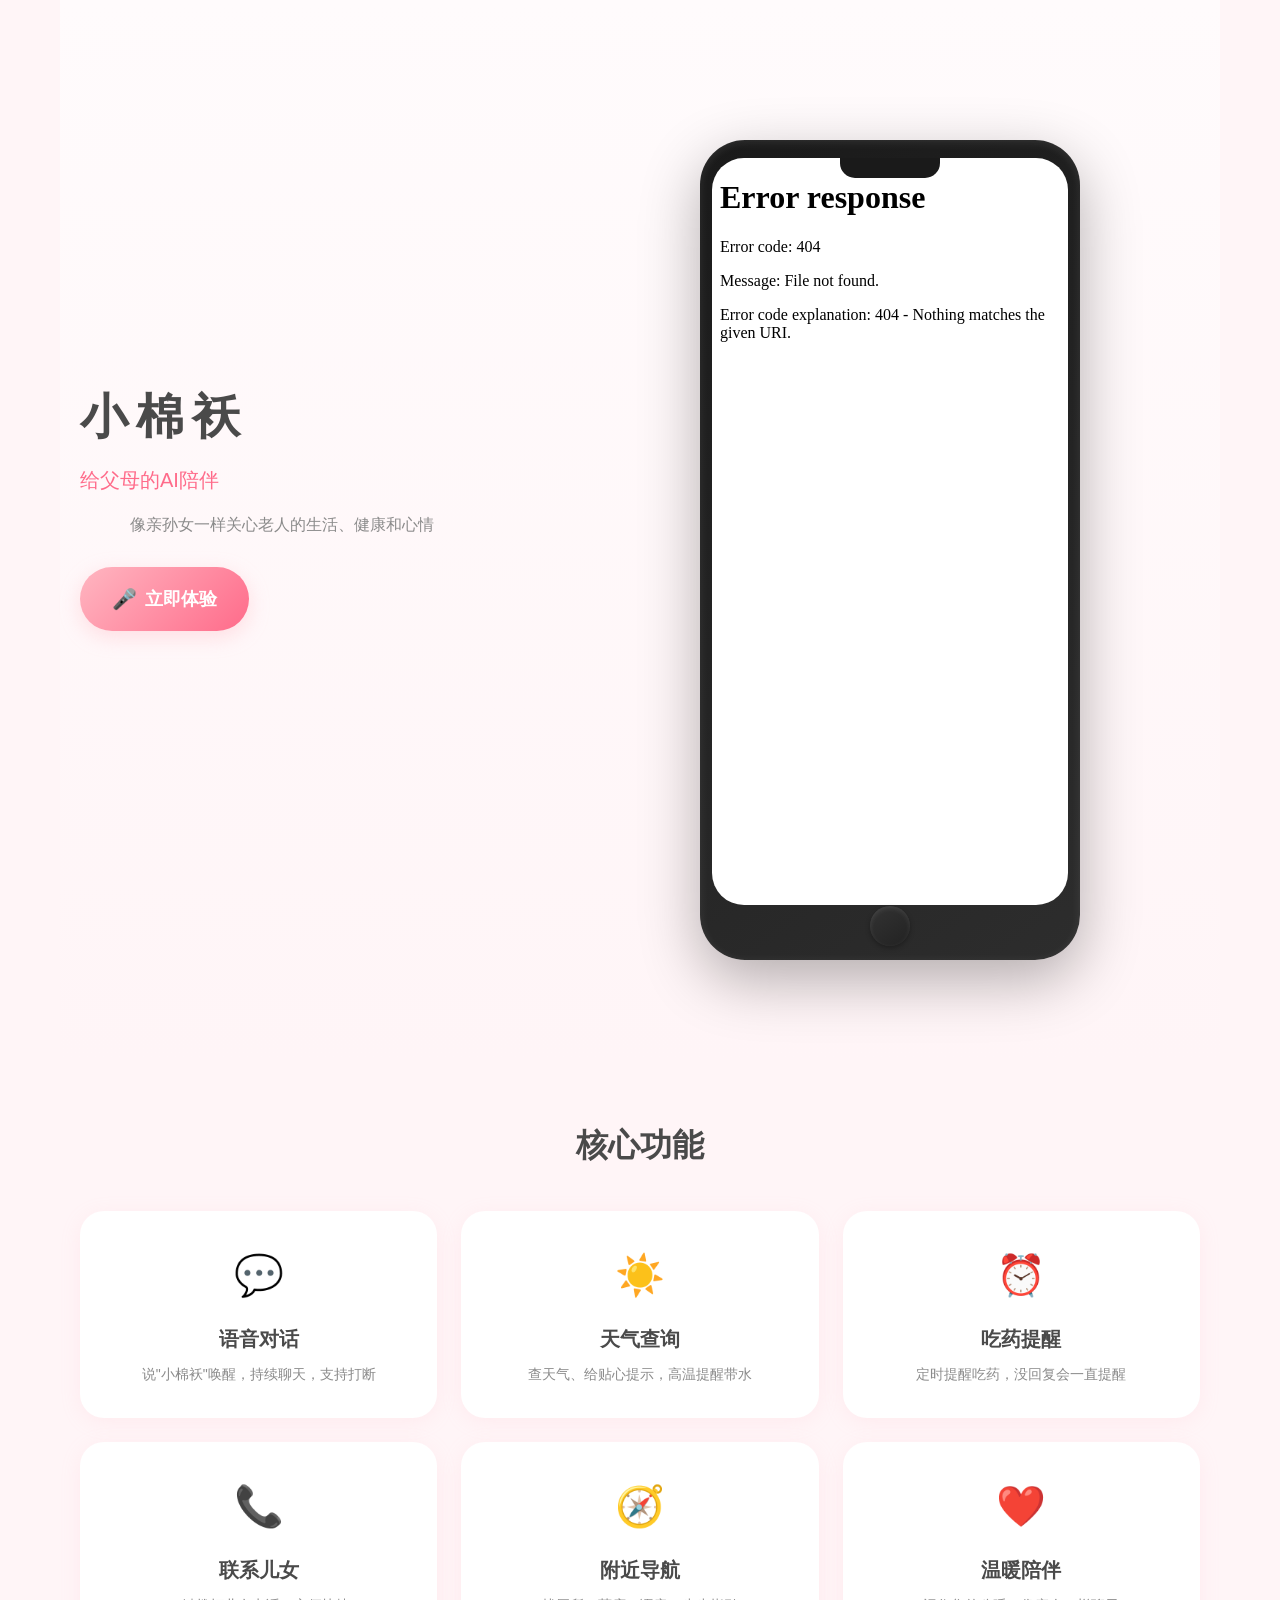
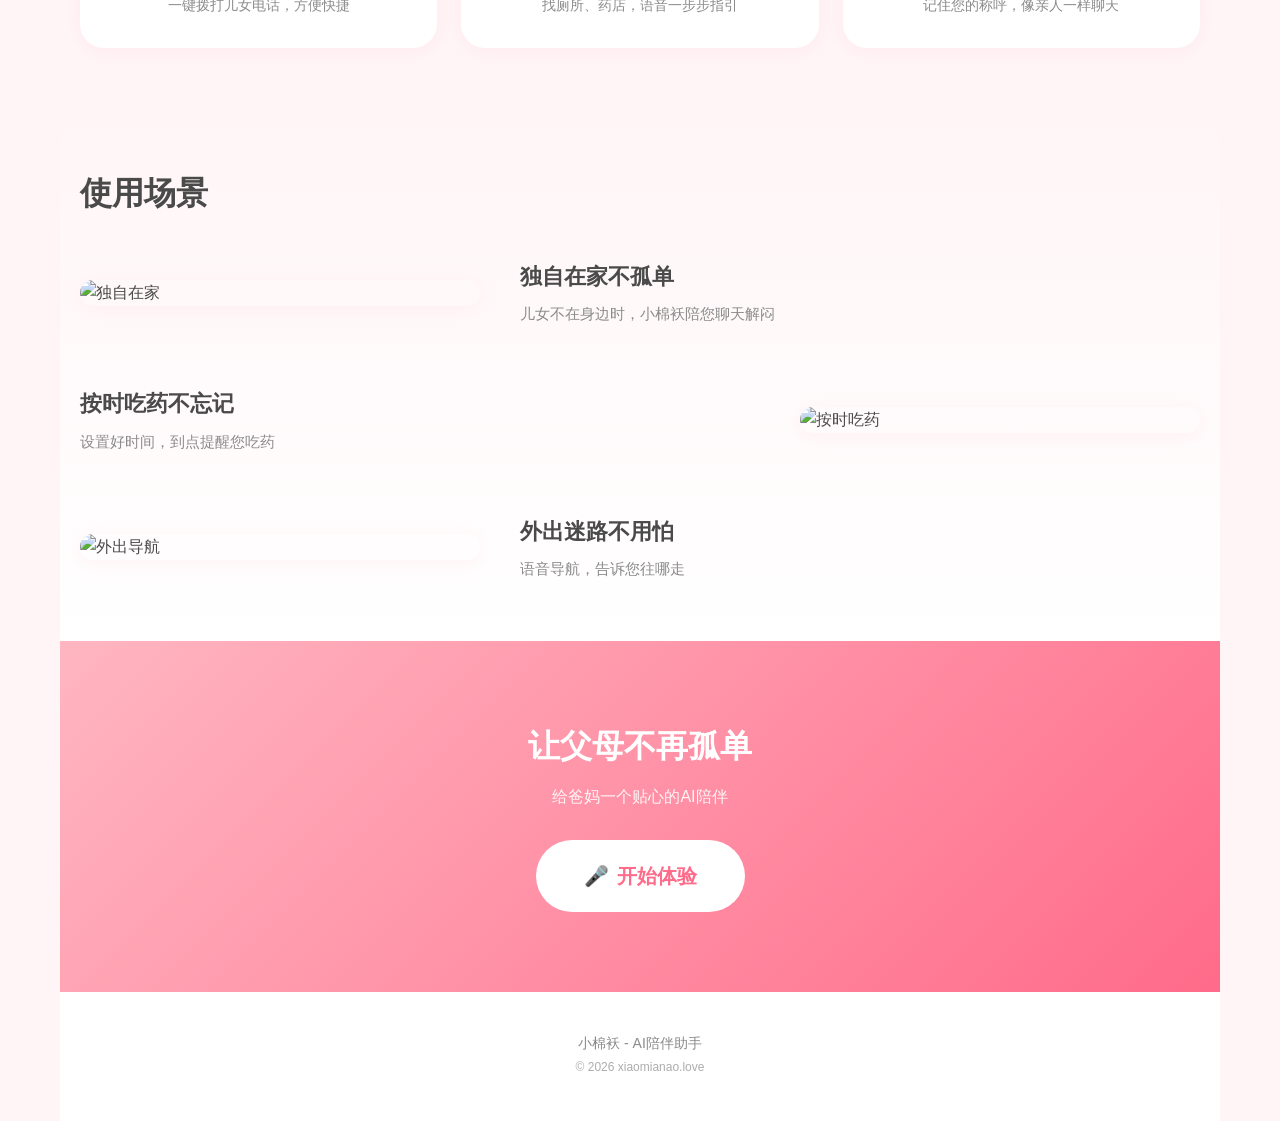
==== public/homepage.html @ e1235b14 "Initial commit - 小棉袄AI陪伴助手" ====
<!DOCTYPE html>
<html lang="zh-CN">
<head>
  <meta charset="UTF-8">
  <meta name="viewport" content="width=device-width, initial-scale=1.0, maximum-scale=1.0, user-scalable=no">
  <title>小棉袄 - AI陪伴助手</title>
  <link rel="stylesheet" href="homepage.css">
</head>
<body>
  <div class="page-container">
    <!-- Hero 区域 -->
    <section class="hero-section">
      <div class="hero-content">
        <h1 class="hero-title">小棉袄</h1>
        <p class="hero-subtitle">给父母的AI陪伴</p>
        <p class="hero-desc">像亲孙女一样关心老人的生活、健康和心情</p>
        
        <div class="cta-buttons">
          <a href="/app" class="cta-btn primary">
            <span class="btn-icon">🎤</span>
            <span>立即体验</span>
          </a>
        </div>
        
        <div class="platform-hint">
          <span class="mobile-hint">📱 手机端点击体验</span>
        </div>
      </div>
      
      <!-- PC端虚拟手机展示 -->
      <div class="phone-showcase">
        <div class="phone-frame">
          <div class="phone-screen">
            <iframe src="/app" class="app-preview" title="小棉袄应用预览"></iframe>
          </div>
          <div class="phone-home-button"></div>
        </div>
      </div>
    </section>

    <!-- 功能介绍 -->
    <section class="features-section">
      <h2 class="section-title">核心功能</h2>
      <div class="features-grid">
        <div class="feature-card">
          <div class="feature-icon">💬</div>
          <h3 class="feature-title">语音对话</h3>
          <p class="feature-desc">说"小棉袄"唤醒，持续聊天，支持打断</p>
        </div>
        <div class="feature-card">
          <div class="feature-icon">☀️</div>
          <h3 class="feature-title">天气查询</h3>
          <p class="feature-desc">查天气、给贴心提示，高温提醒带水</p>
        </div>
        <div class="feature-card">
          <div class="feature-icon">⏰</div>
          <h3 class="feature-title">吃药提醒</h3>
          <p class="feature-desc">定时提醒吃药，没回复会一直提醒</p>
        </div>
        <div class="feature-card">
          <div class="feature-icon">📞</div>
          <h3 class="feature-title">联系儿女</h3>
          <p class="feature-desc">一键拨打儿女电话，方便快捷</p>
        </div>
        <div class="feature-card">
          <div class="feature-icon">🧭</div>
          <h3 class="feature-title">附近导航</h3>
          <p class="feature-desc">找厕所、药店，语音一步步指引</p>
        </div>
        <div class="feature-card">
          <div class="feature-icon">❤️</div>
          <h3 class="feature-title">温暖陪伴</h3>
          <p class="feature-desc">记住您的称呼，像亲人一样聊天</p>
        </div>
      </div>
    </section>

    <!-- 使用场景 -->
    <section class="scenes-section">
      <h2 class="section-title">使用场景</h2>
      <div class="scenes-list">
        <div class="scene-item">
          <div class="scene-image">
            <img src="https://trae-api-cn.mchost.guru/api/ide/v1/text_to_image?prompt=elderly%20person%20talking%20to%20phone%20with%20warm%20smile%2C%20cozy%20living%20room%2C%20soft%20lighting%2C%20watercolor%20style&image_size=portrait_4_3" alt="独自在家">
          </div>
          <div class="scene-content">
            <h3>独自在家不孤单</h3>
            <p>儿女不在身边时，小棉袄陪您聊天解闷</p>
          </div>
        </div>
        <div class="scene-item reverse">
          <div class="scene-image">
            <img src="https://trae-api-cn.mchost.guru/api/ide/v1/text_to_image?prompt=elderly%20person%20taking%20medicine%20with%20smartphone%20reminder%2C%20morning%20routine%2C%20warm%20sunlight%2C%20watercolor%20style&image_size=portrait_4_3" alt="按时吃药">
          </div>
          <div class="scene-content">
            <h3>按时吃药不忘记</h3>
            <p>设置好时间，到点提醒您吃药</p>
          </div>
        </div>
        <div class="scene-item">
          <div class="scene-image">
            <img src="https://trae-api-cn.mchost.guru/api/ide/v1/text_to_image?prompt=elderly%20person%20walking%20outside%20with%20smartphone%20navigation%2C%20park%2C%20green%20trees%2C%20peaceful%2C%20watercolor%20style&image_size=portrait_4_3" alt="外出导航">
          </div>
          <div class="scene-content">
            <h3>外出迷路不用怕</h3>
            <p>语音导航，告诉您往哪走</p>
          </div>
        </div>
      </div>
    </section>

    <!-- 底部CTA -->
    <section class="cta-section">
      <div class="cta-content">
        <h2>让父母不再孤单</h2>
        <p>给爸妈一个贴心的AI陪伴</p>
        <a href="/app" class="cta-btn large">
          <span class="btn-icon">🎤</span>
          <span>开始体验</span>
        </a>
      </div>
    </section>

    <!-- 页脚 -->
    <footer class="footer">
      <p>小棉袄 - AI陪伴助手</p>
      <p class="copyright">© 2026 xiaomianao.love</p>
    </footer>
  </div>
</body>
</html>
---- public/homepage.css ----
/* 温暖治愈风格 - 官方主页 */

* {
  margin: 0;
  padding: 0;
  box-sizing: border-box;
}

:root {
  --primary-color: #FFB6C1;
  --primary-dark: #FF8FA3;
  --secondary-color: #FFE4E1;
  --accent-color: #FF6B8A;
  --warm-bg: #FFF5F7;
  --text-primary: #4A4A4A;
  --text-secondary: #8B8B8B;
  --card-bg: #FFFFFF;
  --shadow: 0 4px 20px rgba(255, 182, 193, 0.15);
  --shadow-hover: 0 8px 30px rgba(255, 182, 193, 0.25);
}

body {
  font-family: -apple-system, BlinkMacSystemFont, 'Segoe UI', 'PingFang SC', 'Hiragino Sans GB', 'Microsoft YaHei', sans-serif;
  background: var(--warm-bg);
  color: var(--text-primary);
  line-height: 1.6;
  min-height: 100vh;
}

.page-container {
  max-width: 1200px;
  margin: 0 auto;
  padding: 0 20px;
}

/* Hero 区域 */
.hero-section {
  padding: 60px 20px 80px;
  text-align: center;
  background: linear-gradient(180deg, #FFFBFC 0%, var(--warm-bg) 100%);
}

.hero-title {
  font-size: 48px;
  font-weight: 800;
  color: var(--text-primary);
  margin-bottom: 8px;
  letter-spacing: 8px;
}

.hero-subtitle {
  font-size: 20px;
  color: var(--accent-color);
  margin-bottom: 16px;
  font-weight: 500;
}

.hero-desc {
  font-size: 16px;
  color: var(--text-secondary);
  margin-bottom: 30px;
  max-width: 400px;
  margin-left: auto;
  margin-right: auto;
}

.cta-buttons {
  display: flex;
  justify-content: center;
  gap: 16px;
  margin-bottom: 30px;
}

.cta-btn {
  display: inline-flex;
  align-items: center;
  gap: 8px;
  padding: 16px 32px;
  border-radius: 50px;
  text-decoration: none;
  font-size: 18px;
  font-weight: 600;
  transition: all 0.3s ease;
}

.cta-btn.primary {
  background: linear-gradient(135deg, var(--primary-color), var(--accent-color));
  color: #fff;
  box-shadow: 0 6px 20px rgba(255, 182, 193, 0.4);
}

.cta-btn.primary:hover {
  transform: translateY(-2px);
  box-shadow: 0 10px 30px rgba(255, 182, 193, 0.5);
}

.cta-btn.large {
  padding: 20px 48px;
  font-size: 20px;
}

.btn-icon {
  font-size: 20px;
}

.platform-hint {
  display: flex;
  justify-content: center;
  gap: 24px;
  font-size: 14px;
  color: var(--text-secondary);
}

.pc-hint {
  display: none;
}

/* PC端虚拟手机展示 */
.phone-showcase {
  display: none;
  justify-content: center;
  margin-top: 60px;
}

.phone-frame {
  width: 380px;
  height: 820px;
  background: linear-gradient(145deg, #1a1a1a, #2d2d2d);
  border-radius: 45px;
  padding: 18px 12px 55px;
  box-shadow: 0 20px 60px rgba(0, 0, 0, 0.3), inset 0 2px 10px rgba(255, 255, 255, 0.1);
  position: relative;
}

.phone-screen {
  width: 100%;
  height: 100%;
  background: #fff;
  border-radius: 32px;
  overflow: hidden;
  position: relative;
}

.phone-screen::before {
  content: '';
  position: absolute;
  top: 0;
  left: 50%;
  transform: translateX(-50%);
  width: 100px;
  height: 20px;
  background: #1a1a1a;
  border-radius: 0 0 15px 15px;
  z-index: 10;
}

.app-preview {
  width: 100%;
  height: 100%;
  border: none;
  overflow-y: hidden;
}

.phone-home-button {
  position: absolute;
  bottom: 14px;
  left: 50%;
  transform: translateX(-50%);
  width: 40px;
  height: 40px;
  border-radius: 50%;
  background: linear-gradient(145deg, #333, #222);
  box-shadow: inset 0 2px 5px rgba(255, 255, 255, 0.1), 0 2px 5px rgba(0, 0, 0, 0.3);
}

/* 功能介绍 */
.features-section {
  padding: 60px 20px;
  text-align: center;
}

.section-title {
  font-size: 32px;
  font-weight: 700;
  color: var(--text-primary);
  margin-bottom: 40px;
}

.features-grid {
  display: grid;
  grid-template-columns: repeat(1, 1fr);
  gap: 24px;
}

.feature-card {
  background: var(--card-bg);
  border-radius: 24px;
  padding: 32px 24px;
  box-shadow: var(--shadow);
  transition: all 0.3s ease;
}

.feature-card:hover {
  transform: translateY(-4px);
  box-shadow: var(--shadow-hover);
}

.feature-icon {
  font-size: 40px;
  margin-bottom: 16px;
}

.feature-title {
  font-size: 20px;
  font-weight: 600;
  color: var(--text-primary);
  margin-bottom: 8px;
}

.feature-desc {
  font-size: 14px;
  color: var(--text-secondary);
  line-height: 1.6;
}

/* 使用场景 */
.scenes-section {
  padding: 60px 20px;
  background: linear-gradient(180deg, var(--warm-bg) 0%, #FFF 100%);
}

.scenes-list {
  display: flex;
  flex-direction: column;
  gap: 40px;
}

.scene-item {
  display: flex;
  flex-direction: column;
  gap: 20px;
}

.scene-image {
  border-radius: 24px;
  overflow: hidden;
  box-shadow: var(--shadow);
}

.scene-image img {
  width: 100%;
  height: 250px;
  object-fit: cover;
}

.scene-content h3 {
  font-size: 22px;
  font-weight: 600;
  color: var(--text-primary);
  margin-bottom: 8px;
}

.scene-content p {
  font-size: 15px;
  color: var(--text-secondary);
}

/* 底部CTA */
.cta-section {
  padding: 80px 20px;
  text-align: center;
  background: linear-gradient(135deg, var(--primary-color), var(--accent-color));
  color: #fff;
}

.cta-content h2 {
  font-size: 32px;
  font-weight: 700;
  margin-bottom: 12px;
}

.cta-content p {
  font-size: 16px;
  opacity: 0.9;
  margin-bottom: 30px;
}

.cta-content .cta-btn.large {
  background: #fff;
  color: var(--accent-color);
}

.cta-content .cta-btn.large:hover {
  background: #FFF5F7;
}

/* 页脚 */
.footer {
  padding: 40px 20px;
  text-align: center;
  background: #FFF;
  color: var(--text-secondary);
}

.footer p {
  font-size: 14px;
  margin-bottom: 4px;
}

.footer .copyright {
  font-size: 12px;
  opacity: 0.7;
}

/* 响应式 - 平板 */
@media (min-width: 768px) {
  .features-grid {
    grid-template-columns: repeat(2, 1fr);
  }
  
  .scene-image img {
    height: 300px;
  }
}

/* 响应式 - PC */
@media (min-width: 1024px) {
  .hero-section {
    padding: 80px 20px 100px;
    display: flex;
    justify-content: space-between;
    align-items: center;
    text-align: left;
  }
  
  .hero-content {
    flex: 1;
    max-width: 500px;
  }
  
  .cta-buttons {
    justify-content: flex-start;
  }
  
  .platform-hint {
    justify-content: flex-start;
  }
  
  .mobile-hint {
    display: none;
  }

  .phone-showcase {
    display: flex;
    flex: 1;
  }
  
  .features-grid {
    grid-template-columns: repeat(3, 1fr);
  }
  
  .scenes-list {
    gap: 60px;
  }
  
  .scene-item {
    flex-direction: row;
    align-items: center;
    gap: 40px;
  }
  
  .scene-item.reverse {
    flex-direction: row-reverse;
  }
  
  .scene-image {
    width: 400px;
    flex-shrink: 0;
  }
  
  .scene-image img {
    height: 300px;
  }
  
  .scene-content {
    flex: 1;
  }
}
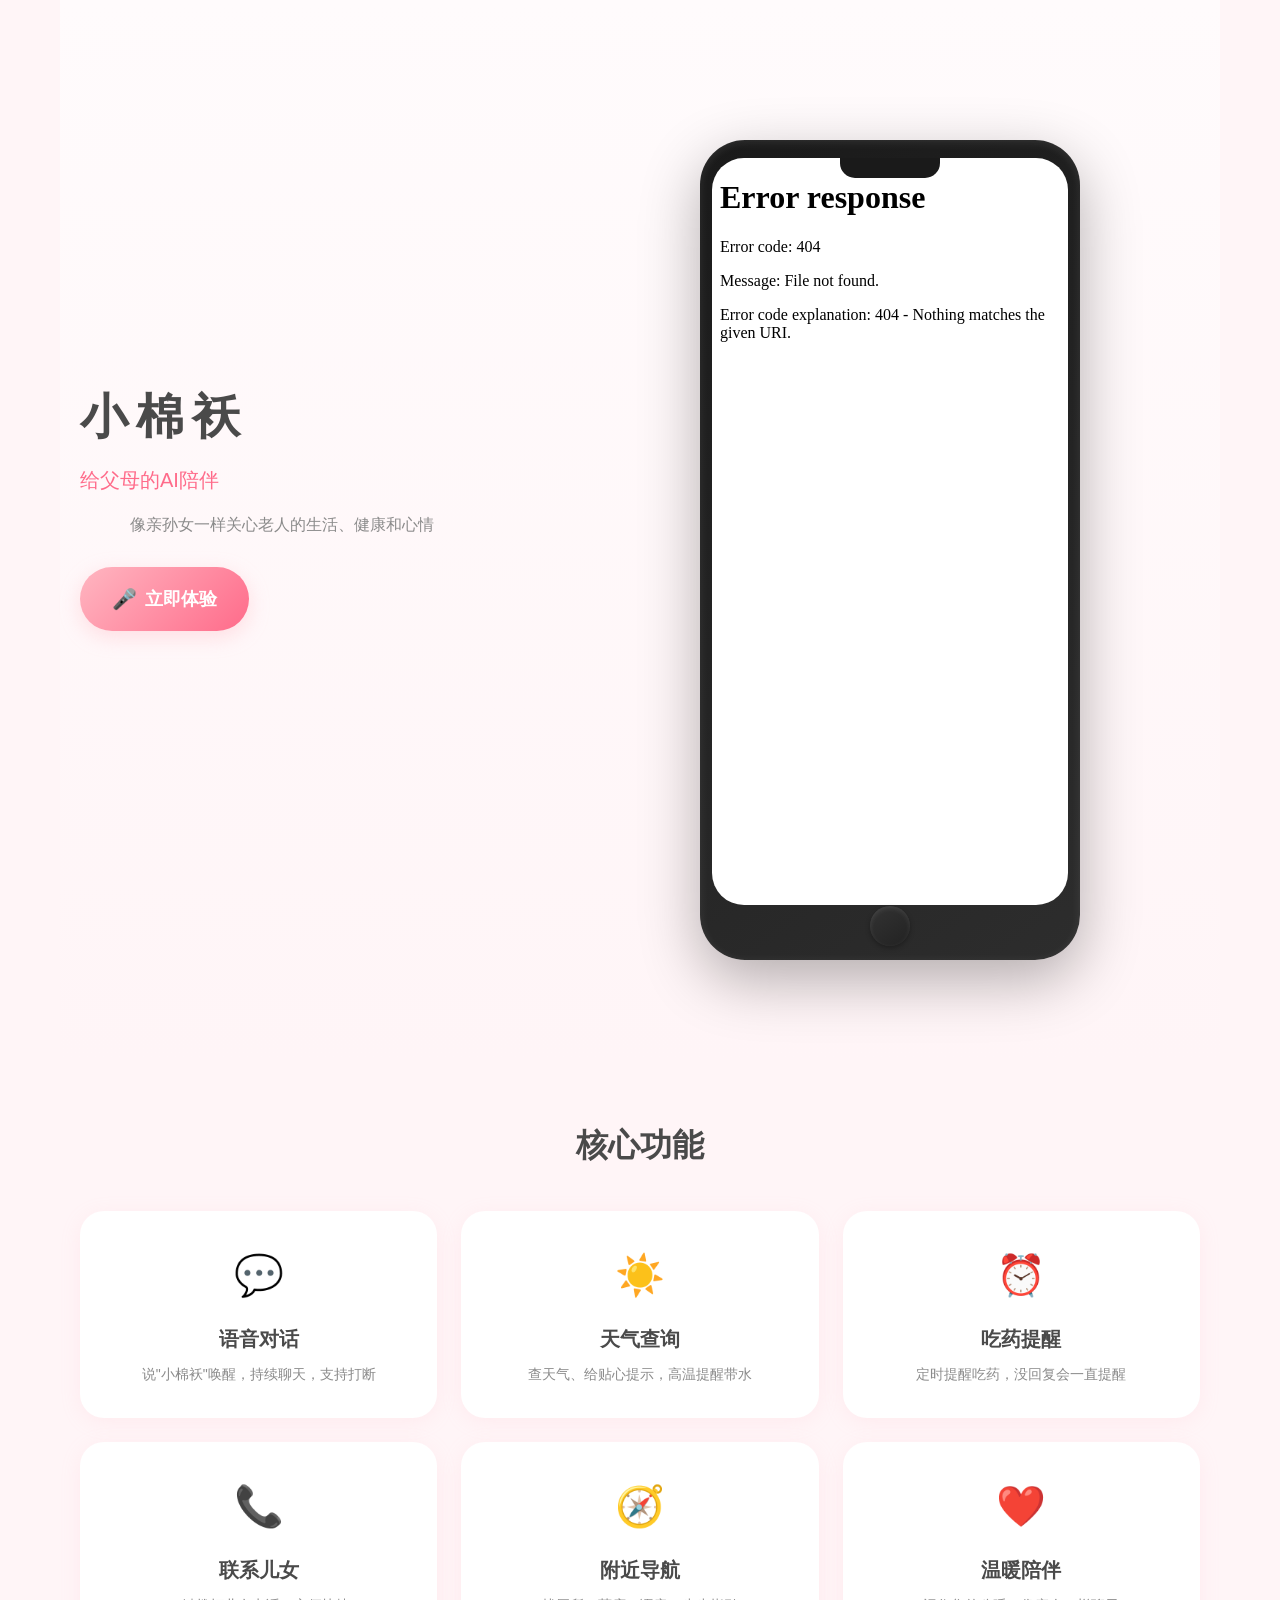
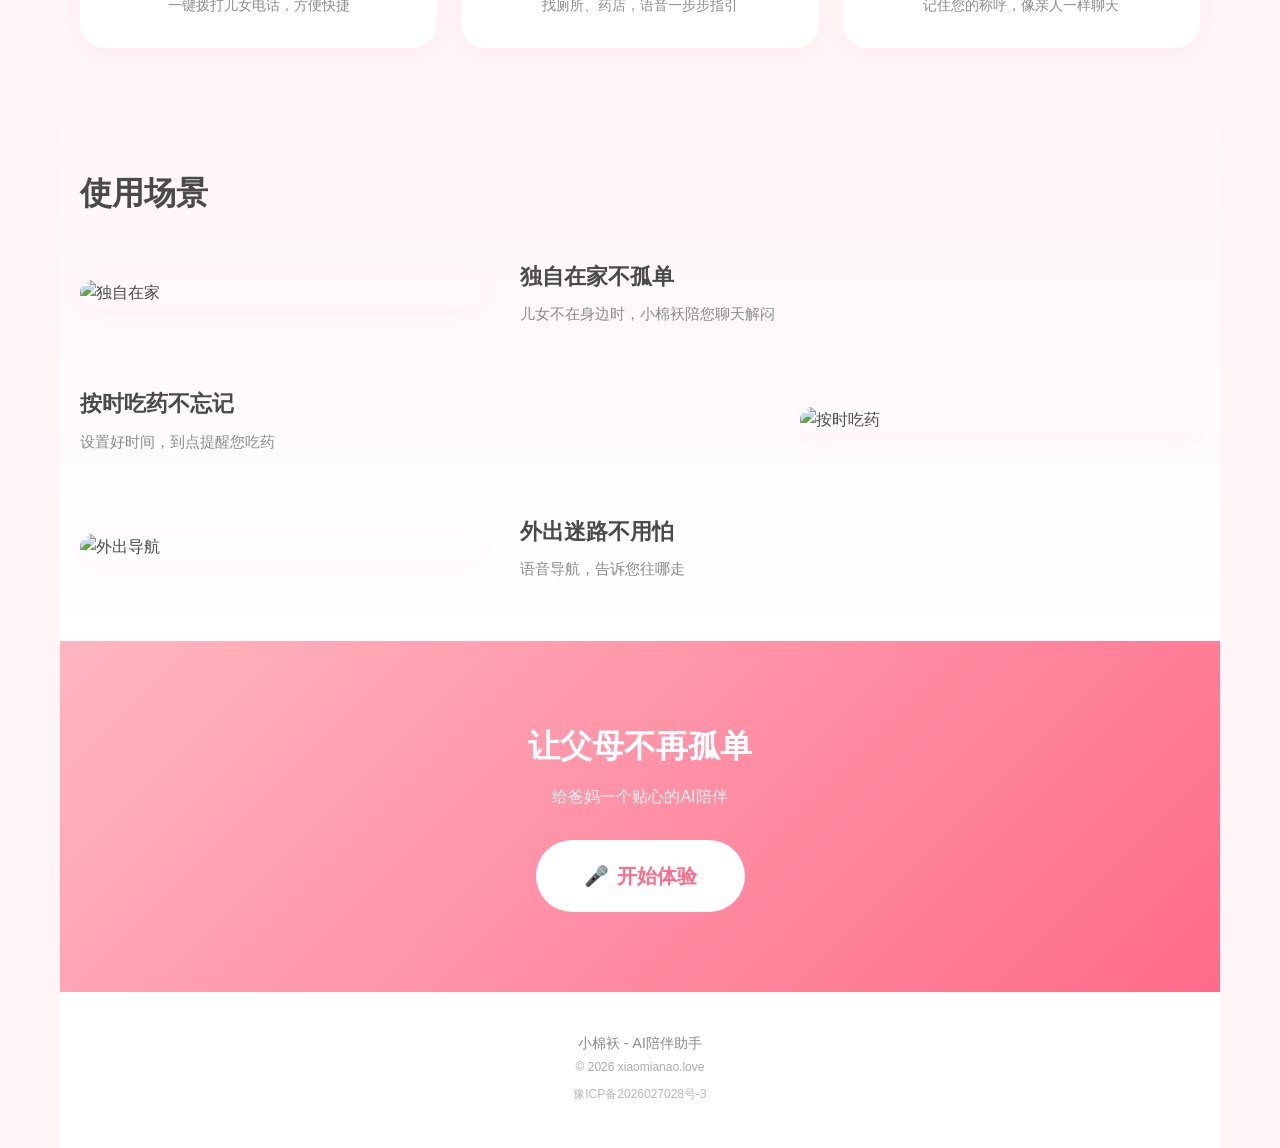
==== commit e942eb76: "feat: 添加ICP备案号到官网底部" ====
--- a/public/homepage.html
+++ b/public/homepage.html
@@ -125,6 +125,7 @@
     <footer class="footer">
       <p>小棉袄 - AI陪伴助手</p>
       <p class="copyright">© 2026 xiaomianao.love</p>
+      <p class="icp">豫ICP备2026027028号-3</p>
     </footer>
   </div>
 </body>
--- a/public/homepage.css
+++ b/public/homepage.css
@@ -312,6 +312,12 @@
   opacity: 0.7;
 }
 
+.footer .icp {
+  font-size: 12px;
+  opacity: 0.6;
+  margin-top: 8px;
+}
+
 /* 响应式 - 平板 */
 @media (min-width: 768px) {
   .features-grid {
